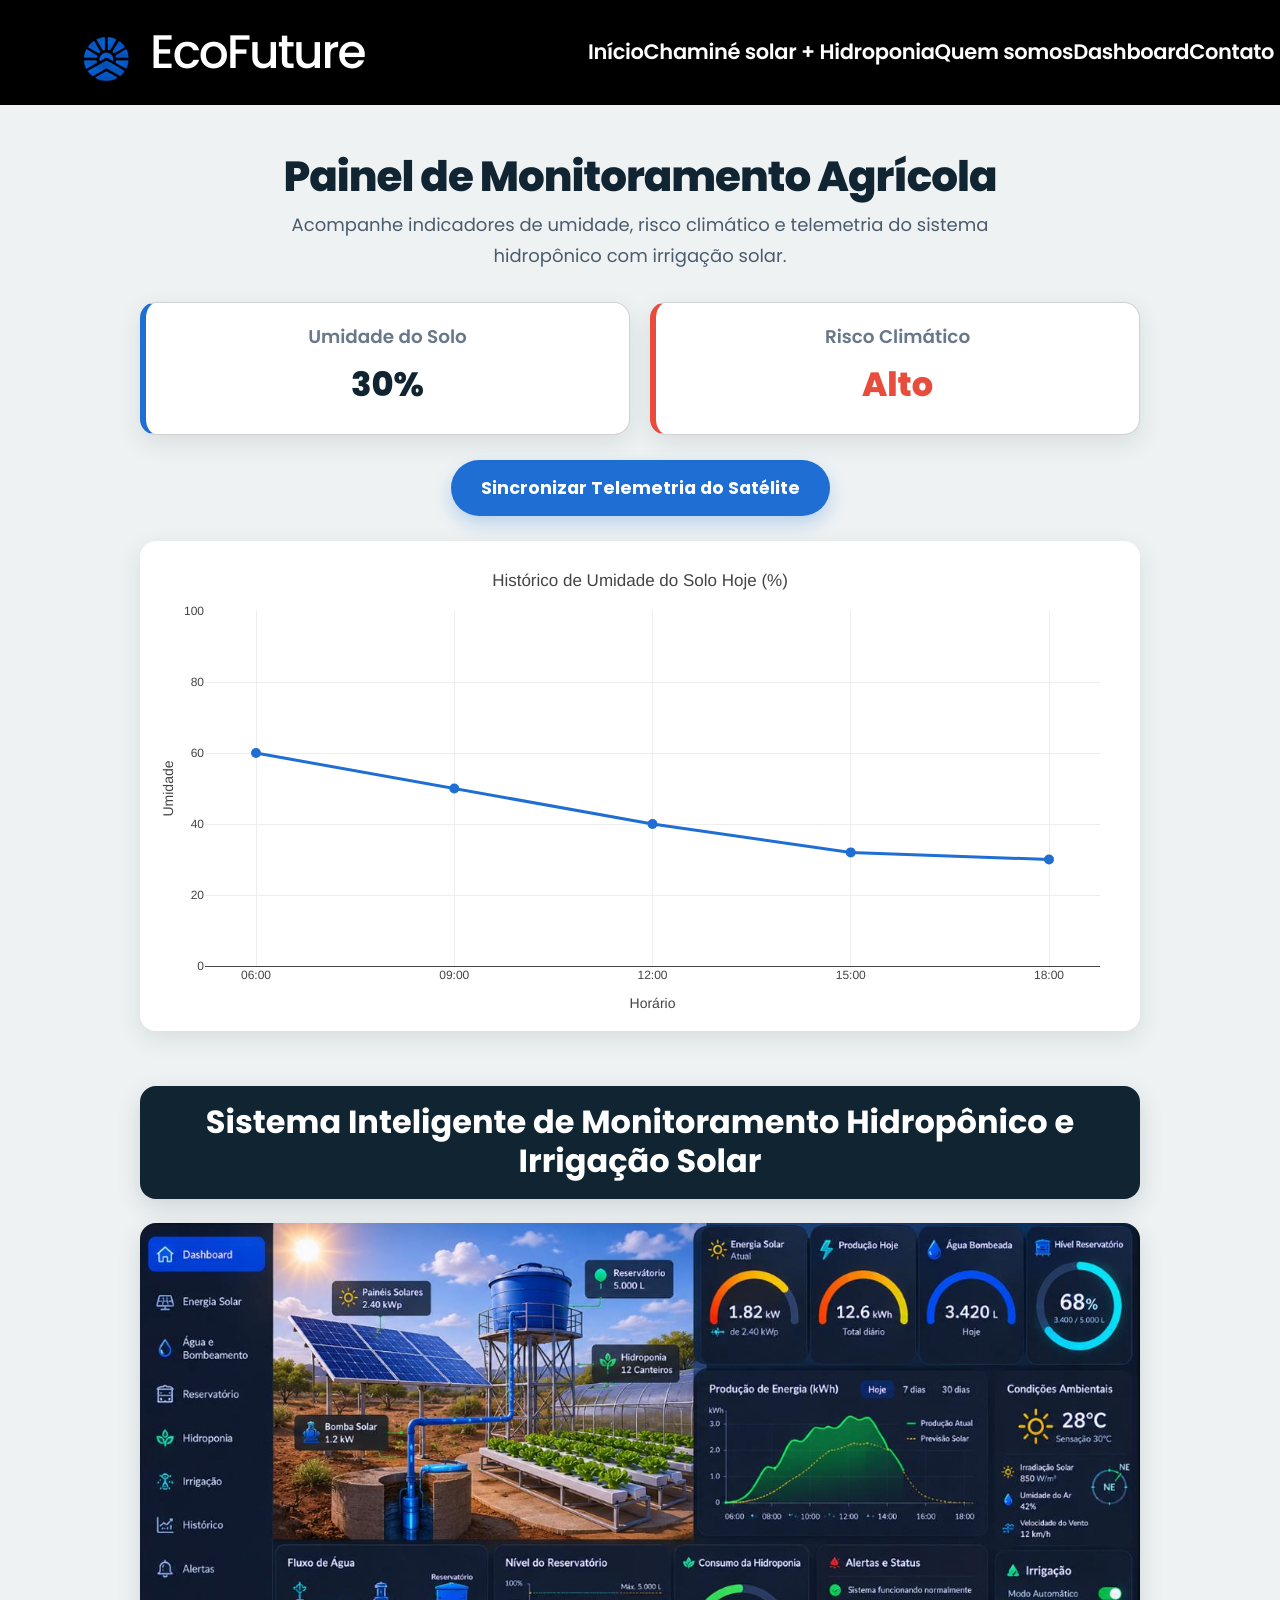
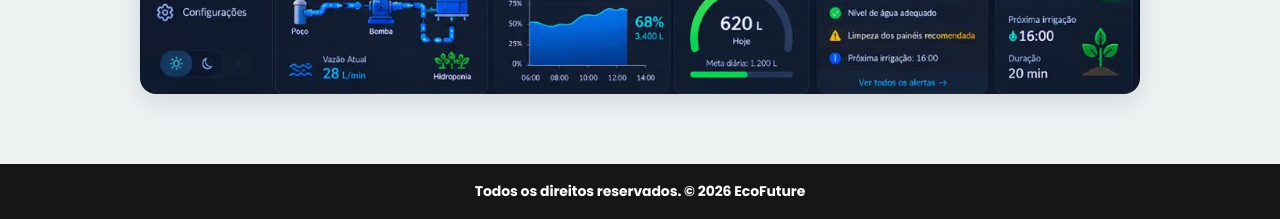
==== dashboard.html @ 1f54f526 "Add files via upload" ====
<!DOCTYPE html>
<html lang="pt-BR">
<head>
    <meta charset="UTF-8">
    <meta name="viewport" content="width=device-width, initial-scale=1.0">
    <title>Dashboard Agrotech - Global Solution</title>
    <!-- Bootstrap 5: usado principalmente para responsividade em celulares. -->
    <link href="https://cdn.jsdelivr.net/npm/bootstrap@5.3.3/dist/css/bootstrap.min.css" rel="stylesheet">


    <!-- Biblioteca Plotly, usada para montar o gráfico interativo do dashboard. -->
    <script src="https://cdn.plot.ly/plotly-2.27.0.min.js"></script>

    <!-- CSS comum usado em todas as páginas. Controla cabeçalho, rodapé, fonte e estilos globais. -->
    <link rel="stylesheet" href="css/common.css">

    <!-- CSS específico do dashboard. Controla cards, gráfico, botão e imagem do painel. -->
    <link rel="stylesheet" href="css/dashcbord.css">
</head>
<body class="dashboard-page">
    <!-- Cabeçalho superior padronizado do site. -->
    <header class="site-header">
        <!-- Logo clicável. Ao clicar, o usuário volta para a página inicial. -->
        <a href="index.html" class="site-logo">
            <img src="img/logo-ecofuture.png" alt="Logo EcoFuture">
            <span>EcoFuture</span>
        </a>

        <!-- Menu de navegação. Cada link leva para uma página ou seção do site. -->
        <nav class="site-nav">
            <a href="index.html">Início</a>
            <a href="hidroponia.html">Chaminé solar + Hidroponia</a>
            <a href="quem-somos.html">Quem somos</a>
            <a href="dashbord.html">Dashboard</a>
            <a href="index.html#contato-1">Contato</a>
        </nav>
    </header>

    <!-- Conteúdo principal do dashboard. -->
    <main class="dashboard-main">
        <section class="dashboard-hero">
            <h1>Painel de Monitoramento Agrícola</h1>
            <p>
                Acompanhe indicadores de umidade, risco climático e telemetria do sistema hidropônico com irrigação solar.
            </p>
        </section>

        <section class="dashboard-container">
            <!-- Cards com os principais indicadores do painel. -->
            <div class="cards-container">
                <div class="card">
                    <h3>Umidade do Solo</h3>
                    <p>30%</p>
                </div>

                <div class="card perigo">
                    <h3>Risco Climático</h3>
                    <p style="color:#e74c3c;">Alto</p>
                </div>
            </div>

            <!-- Botão que chama a função JavaScript sincronizarTelemetria(). -->
            <div class="action-container">
                <button class="btn-acao" onclick="sincronizarTelemetria()">
                    Sincronizar Telemetria do Satélite
                </button>
            </div>

            <!-- Área onde o Plotly renderiza o gráfico de umidade. -->
            <div class="chart-container">
                <div id="grafico-monitoramento"></div>
            </div>
        </section>

        <h2 class="titulo-sistema">
            Sistema Inteligente de Monitoramento Hidropônico e Irrigação Solar
        </h2>

        <!-- Imagem ilustrativa do painel. -->
        <div class="dashbord">
            <img src="img/exemplo-dashbord.jpeg" alt="Exemplo de dashboard">
        </div>
    </main>

    <!-- Rodapé padrão com direitos reservados. -->
    <footer class="site-footer">
        <p>Todos os direitos reservados. © 2026 EcoFuture</p>
    </footer>

    <script>
        // Esta função é chamada quando o botão de telemetria é clicado.
        function sincronizarTelemetria() {
            alert("Irrigação Solar Ativada com Sucesso!");
        }

        // Dados do gráfico de umidade do solo ao longo do dia.
        var traceUmidade = {
            x: ['06:00', '09:00', '12:00', '15:00', '18:00'],
            y: [60, 50, 40, 32, 30],
            type: 'scatter',
            mode: 'lines+markers',
            name: 'Umidade',
            line: { color: '#1f6ed4', width: 3 },
            marker: { size: 10 }
        };

        // Configurações visuais do gráfico.
        var layoutGrafico = {
            title: 'Histórico de Umidade do Solo Hoje (%)',
            xaxis: { title: 'Horário' },
            yaxis: { title: 'Umidade', range: [0, 100] },
            paper_bgcolor: '#ffffff',
            plot_bgcolor: '#ffffff',
            margin: { t: 50, l: 45, r: 20, b: 45 }
        };

        // Renderiza o gráfico dentro da div com id="grafico-monitoramento".
        Plotly.newPlot('grafico-monitoramento', [traceUmidade], layoutGrafico, { responsive: true });
    </script>

    <!-- JavaScript do Bootstrap. -->
    <script src="https://cdn.jsdelivr.net/npm/bootstrap@5.3.3/dist/js/bootstrap.bundle.min.js"></script>
</body>
</html>
---- css/common.css ----
/* Importa a fonte Poppins do Google Fonts. Essa fonte deixa o site com aparência mais moderna. */
@import url('https://fonts.googleapis.com/css2?family=Poppins:wght@400;500;600;700;800&display=swap');

/* Variáveis de cor. Se quiser trocar as cores principais do site, altere estes valores. */
:root{
    --eco-black:#000000;
    --eco-blue:#1f6ed4;
    --eco-text:#1f2933;
}

/* Configuração geral para todos os elementos. O box-sizing facilita controlar largura e altura. */
*{
    box-sizing:border-box;
    font-family:'Poppins', Arial, Helvetica, sans-serif;
}

/* Ativa rolagem suave quando um link leva para uma seção da própria página. */
html{
    scroll-behavior:smooth;
}

/* Estilo base do corpo do site. Remove margens padrão e define fundo branco. */
body{
    margin:0;
    color:var(--eco-text);
    background:#ffffff;
    -webkit-font-smoothing:antialiased;
    text-rendering:geometricPrecision;
}

/* Cabeçalho padrão EcoFuture.
   Controla a barra preta do topo, o tamanho dela, o alinhamento da logo e o menu. */
.site-header{
    width:100%;
    height:105px;
    background:var(--eco-black);
    display:grid;
    grid-template-columns:470px 1fr;
    align-items:center;
    gap:48px;
    padding:0 70px;
    position:relative;
    z-index:1000;
}

/* Área da logo. Usa flex para deixar imagem e texto lado a lado. */
.site-logo{
    display:flex;
    align-items:center;
    gap:14px;
    text-decoration:none;
    color:#ffffff;
    flex-shrink:0;
}

/* Tamanho da imagem da logo no cabeçalho. */
.site-logo img{
    width:66px;
    height:66px;
    object-fit:contain;
    display:block;
}

/* Estilo do texto EcoFuture ao lado da logo. */
.site-logo span{
    color:#ffffff;
    font-size:47px;
    line-height:1;
    font-weight:500;
    letter-spacing:-2px;
}

/* Menu superior. Distribui os links na horizontal e espaça os itens. */
.site-nav{
    display:flex;
    align-items:center;
    justify-content:space-between;
    width:100%;
    background:transparent;
    padding:0;
    margin:0;
}

/* Estilo dos links do menu. Remove sublinhado padrão e deixa o texto branco. */
.site-nav a{
    color:#ffffff;
    text-decoration:none;
    font-size:21px;
    line-height:1;
    font-weight:600;
    letter-spacing:-0.35px;
    white-space:nowrap;
    padding:0;
    position:relative;
}

/* Linha azul que aparece embaixo do botão quando o mouse passa por cima.
   Começa invisível com scaleX(0). */
.site-nav a::after{
    content:"";
    position:absolute;
    left:0;
    bottom:-12px;
    width:100%;
    height:3px;
    background:var(--eco-blue);
    border-radius:999px;
    transform:scaleX(0);
    transform-origin:center;
    transition:transform 0.25s ease;
}

/* Mantém o texto branco ao passar o mouse ou selecionar com teclado. */
.site-nav a:hover,
.site-nav a:focus{
    color:#ffffff;
}

/* Faz a linha azul aparecer no hover e no foco. */
.site-nav a:hover::after,
.site-nav a:focus::after{
    transform:scaleX(1);
}

/* Hero interno usado nas páginas secundárias.
   Controla o bloco de título e descrição usado em pagina2.html. */
.page-hero{
    width:100%;
    background:#ffffff;
    padding:72px 24px 56px;
    text-align:center;
    border-bottom:1px solid rgba(17,24,39,0.08);
}

/* Título principal do hero interno. */
.page-hero h1{
    margin:0 0 16px;
    color:#102432;
    font-size:42px;
    line-height:1.15;
    font-weight:800;
    letter-spacing:-1px;
}

/* Parágrafo do hero interno. */
.page-hero p{
    max-width:940px;
    margin:0 auto;
    color:#425466;
    font-size:18px;
    line-height:1.7;
}

/* Rodapé padrão EcoFuture.
   Controla a faixa escura no final de todas as páginas. */
.site-footer{
    width:100%;
    background:#151717;
    color:#ffffff;
    text-align:center;
    padding:17px 20px;
    font-size:14px;
    font-weight:700;
    letter-spacing:-0.1px;
    flex-shrink:0;
}

.site-footer p{
    margin:0;
}

/* Responsividade para telas médias. Ajusta o cabeçalho para quebrar melhor em telas menores. */
@media(max-width: 1180px){
    .site-header{
        height:auto;
        min-height:131px;
        grid-template-columns:1fr;
        justify-items:center;
        gap:24px;
        padding:26px 28px;
    }

    /* Menu superior. Distribui os links na horizontal e espaça os itens. */
.site-nav{
        max-width:900px;
        gap:24px;
        justify-content:center;
        flex-wrap:wrap;
    }

    /* Estilo dos links do menu. Remove sublinhado padrão e deixa o texto branco. */
.site-nav a{
        font-size:18px;
    }

    /* Estilo do texto EcoFuture ao lado da logo. */
.site-logo span{
        font-size:40px;
    }

    /* Tamanho da imagem da logo no cabeçalho. */
.site-logo img{
        width:58px;
        height:58px;
    }
}

/* Responsividade para celulares. Reduz fontes, logo e espaçamentos. */
@media(max-width: 640px){
    .site-header{
        padding:22px 16px;
    }

    /* Menu superior. Distribui os links na horizontal e espaça os itens. */
.site-nav{
        gap:14px 20px;
    }

    /* Estilo dos links do menu. Remove sublinhado padrão e deixa o texto branco. */
.site-nav a{
        font-size:15px;
    }

    /* Estilo do texto EcoFuture ao lado da logo. */
.site-logo span{
        font-size:31px;
    }

    /* Tamanho da imagem da logo no cabeçalho. */
.site-logo img{
        width:48px;
        height:48px;
    }

    .page-hero{
        padding:48px 18px 40px;
    }

    /* Título principal do hero interno. */
.page-hero h1{
        font-size:30px;
    }

    /* Parágrafo do hero interno. */
.page-hero p{
        font-size:16px;
    }
}


/* Ajustes extras para o cabeçalho ficar confortável no celular. */
@media(max-width: 480px){
    .site-header{
        padding:18px 12px;
    }

    .site-logo span{
        font-size:28px;
    }

    .site-logo img{
        width:44px;
        height:44px;
    }

    .site-nav{
        width:100%;
        gap:10px;
    }

    .site-nav a{
        font-size:14px;
        padding:8px 10px;
        border:1px solid rgba(255,255,255,0.14);
        border-radius:999px;
    }

    .site-nav a::after{
        display:none;
    }
}
---- css/dashcbord.css ----
/* CSS específico do dashboard.
   Este arquivo controla apenas o painel de monitoramento, os cards, o gráfico e a imagem do dashboard. */

/* Deixa o body do dashboard sem padding para o cabeçalho e o rodapé ocuparem 100% da largura da tela. */
body.dashboard-page{
    margin:0;
    padding:0;
    min-height:100vh;
    display:flex;
    flex-direction:column;
    background:#eef2f3;
    color:#24313f;
}

/* Área principal do dashboard. O flex:1 empurra o rodapé para baixo quando houver pouco conteúdo. */
.dashboard-main{
    flex:1;
    width:100%;
    padding:48px 20px 70px;
    background:#eef2f3;
}

/* Bloco inicial com título e descrição do painel. */
.dashboard-hero{
    max-width:1000px;
    margin:0 auto 30px;
    text-align:center;
}

.dashboard-hero h1{
    margin:0 0 10px;
    color:#102432;
    font-size:42px;
    line-height:1.15;
    font-weight:800;
    letter-spacing:-1px;
}

.dashboard-hero p{
    margin:0 auto;
    max-width:760px;
    color:#4b5c6d;
    font-size:18px;
    line-height:1.7;
}

/* Container principal para alinhar os cards, botão e gráfico no centro. */
.dashboard-container{
    display:flex;
    flex-direction:column;
    gap:25px;
    max-width:1000px;
    margin:0 auto;
}

/* Container dos cards de indicadores. */
.cards-container{
    display:flex;
    gap:20px;
    justify-content:space-between;
    flex-wrap:wrap;
}

/* Estilo individual dos cards. */
.card{
    background:#ffffff;
    border-radius:16px;
    box-shadow:0 8px 24px rgba(16,36,50,0.10);
    padding:24px 22px;
    text-align:center;
    flex:1;
    min-width:250px;
    border-left:6px solid #1f6ed4;
}

/* Card de alerta, usado para risco climático. */
.card.perigo{
    border-left-color:#e74c3c;
}

.card h3{
    margin:0 0 10px;
    font-size:1.15rem;
    color:#687789;
    font-weight:600;
}

.card p{
    margin:0;
    font-size:2.1rem;
    font-weight:800;
    color:#102432;
}

/* Centraliza o botão de ação. */
.action-container{
    text-align:center;
}

/* Botão usado para ativar a função JavaScript de telemetria. */
.btn-acao{
    background:#1f6ed4;
    color:#ffffff;
    border:none;
    padding:15px 30px;
    font-size:1.1rem;
    border-radius:999px;
    cursor:pointer;
    font-weight:700;
    box-shadow:0 8px 18px rgba(31,110,212,0.24);
    transition:background-color 0.3s ease, transform 0.15s ease, box-shadow 0.3s ease;
}

.btn-acao:hover{
    background:#1657aa;
    box-shadow:0 10px 22px rgba(31,110,212,0.30);
}

.btn-acao:active{
    transform:scale(0.98);
}

/* Caixa branca que recebe o gráfico do Plotly. */
.chart-container{
    background:#ffffff;
    border-radius:16px;
    box-shadow:0 8px 24px rgba(16,36,50,0.10);
    padding:20px;
}

/* Título acima da imagem explicativa do dashboard. */
.titulo-sistema{
    font-size:32px;
    font-weight:700;
    color:#ffffff;
    text-align:center;
    background:#102432;
    padding:18px 26px;
    border-radius:16px;
    box-shadow:0 8px 24px rgba(16,36,50,0.14);
    width:fit-content;
    max-width:1000px;
    margin:55px auto 24px;
}

/* Centraliza a imagem do exemplo de dashboard. */
.dashbord{
    max-width:1000px;
    margin:0 auto;
    padding:0;
    text-align:center;
}

.dashbord img{
    max-width:100%;
    height:auto;
    display:block;
    margin:0 auto;
    border-radius:16px;
    box-shadow:0 8px 24px rgba(16,36,50,0.12);
}

/* Ajustes para tablets e celulares. */
@media(max-width:760px){
    .dashboard-main{
        padding:34px 16px 52px;
    }

    .dashboard-hero h1{
        font-size:32px;
    }

    .dashboard-hero p{
        font-size:16px;
    }

    .titulo-sistema{
        font-size:24px;
        width:100%;
    }
}
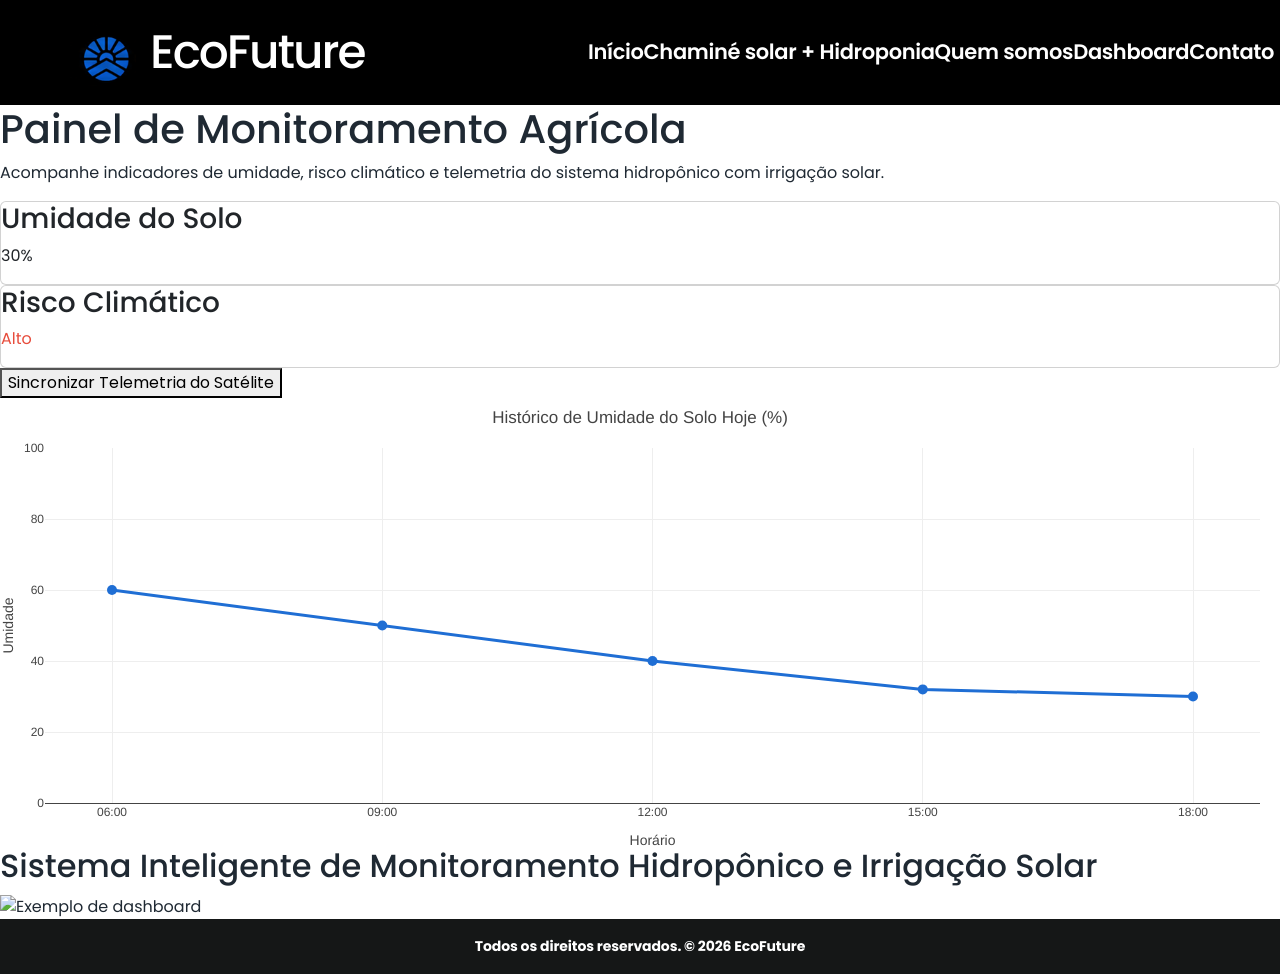
==== commit 89066927: "Update dashboard.html Correção de typos em dashboard" ====
--- a/dashboard.html
+++ b/dashboard.html
@@ -15,7 +15,7 @@
     <link rel="stylesheet" href="css/common.css">
 
     <!-- CSS específico do dashboard. Controla cards, gráfico, botão e imagem do painel. -->
-    <link rel="stylesheet" href="css/dashcbord.css">
+    <link rel="stylesheet" href="css/dashboard.css">
 </head>
 <body class="dashboard-page">
     <!-- Cabeçalho superior padronizado do site. -->
@@ -31,7 +31,7 @@
             <a href="index.html">Início</a>
             <a href="hidroponia.html">Chaminé solar + Hidroponia</a>
             <a href="quem-somos.html">Quem somos</a>
-            <a href="dashbord.html">Dashboard</a>
+            <a href="dashboard.html">Dashboard</a>
             <a href="index.html#contato-1">Contato</a>
         </nav>
     </header>
@@ -78,7 +78,7 @@
 
         <!-- Imagem ilustrativa do painel. -->
         <div class="dashbord">
-            <img src="img/exemplo-dashbord.jpeg" alt="Exemplo de dashboard">
+            <img src="img/exemplo-dashboard.jpeg" alt="Exemplo de dashboard">
         </div>
     </main>
 
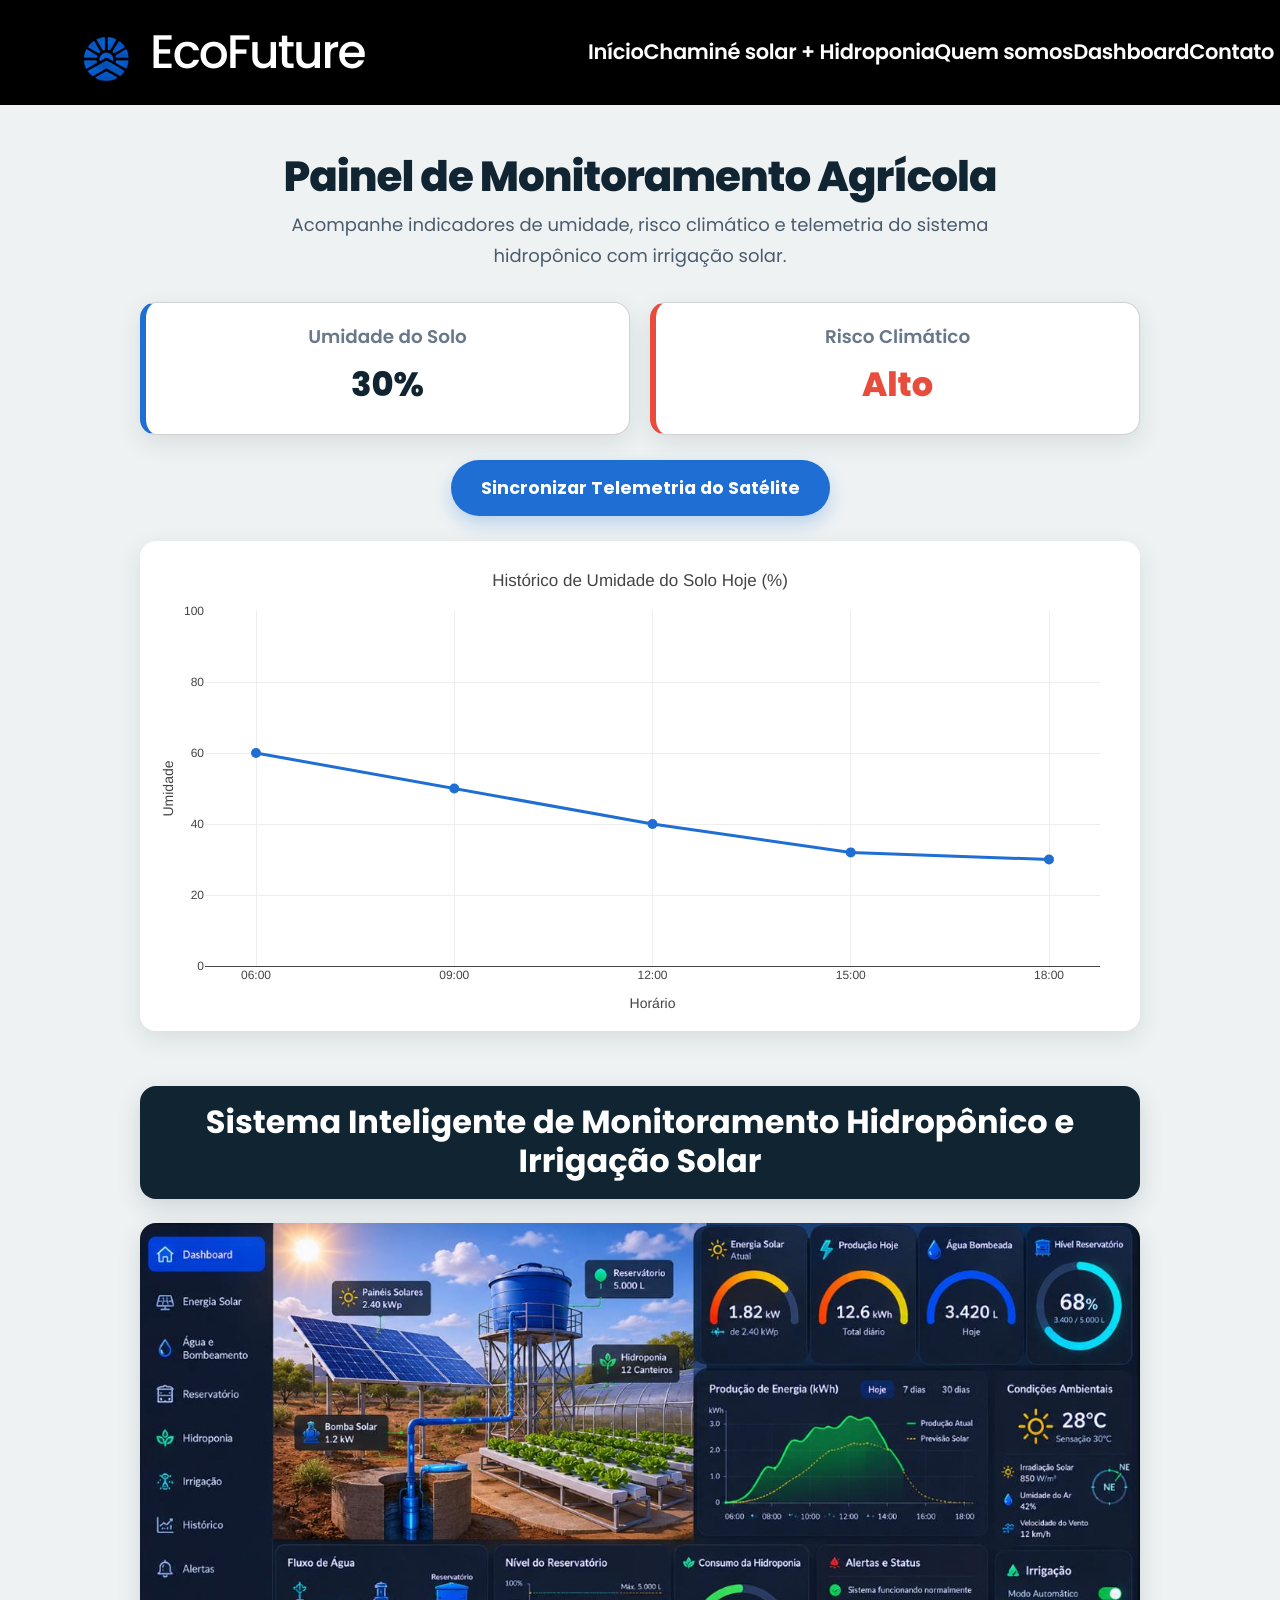
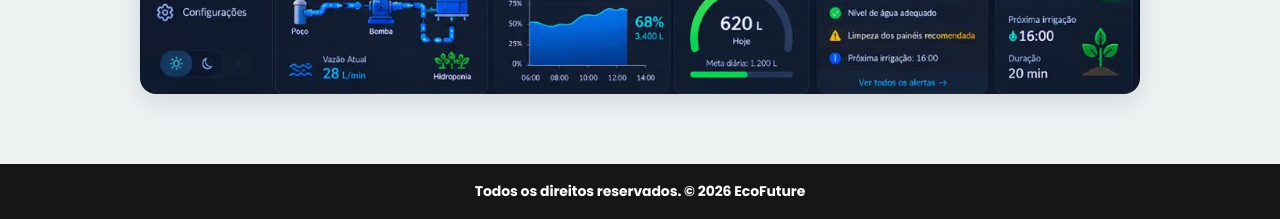
==== commit 6f935dae: "Update dashboard.html Outros reparos de typo (dashboard)" ====
--- a/dashboard.html
+++ b/dashboard.html
@@ -77,7 +77,7 @@
         </h2>
 
         <!-- Imagem ilustrativa do painel. -->
-        <div class="dashbord">
+        <div class="dashboard">
             <img src="img/exemplo-dashboard.jpeg" alt="Exemplo de dashboard">
         </div>
     </main>
--- a/css/dashboard.css
+++ b/css/dashboard.css
@@ -0,0 +1,181 @@
+/* CSS específico do dashboard.
+   Este arquivo controla apenas o painel de monitoramento, os cards, o gráfico e a imagem do dashboard. */
+
+/* Deixa o body do dashboard sem padding para o cabeçalho e o rodapé ocuparem 100% da largura da tela. */
+body.dashboard-page{
+    margin:0;
+    padding:0;
+    min-height:100vh;
+    display:flex;
+    flex-direction:column;
+    background:#eef2f3;
+    color:#24313f;
+}
+
+/* Área principal do dashboard. O flex:1 empurra o rodapé para baixo quando houver pouco conteúdo. */
+.dashboard-main{
+    flex:1;
+    width:100%;
+    padding:48px 20px 70px;
+    background:#eef2f3;
+}
+
+/* Bloco inicial com título e descrição do painel. */
+.dashboard-hero{
+    max-width:1000px;
+    margin:0 auto 30px;
+    text-align:center;
+}
+
+.dashboard-hero h1{
+    margin:0 0 10px;
+    color:#102432;
+    font-size:42px;
+    line-height:1.15;
+    font-weight:800;
+    letter-spacing:-1px;
+}
+
+.dashboard-hero p{
+    margin:0 auto;
+    max-width:760px;
+    color:#4b5c6d;
+    font-size:18px;
+    line-height:1.7;
+}
+
+/* Container principal para alinhar os cards, botão e gráfico no centro. */
+.dashboard-container{
+    display:flex;
+    flex-direction:column;
+    gap:25px;
+    max-width:1000px;
+    margin:0 auto;
+}
+
+/* Container dos cards de indicadores. */
+.cards-container{
+    display:flex;
+    gap:20px;
+    justify-content:space-between;
+    flex-wrap:wrap;
+}
+
+/* Estilo individual dos cards. */
+.card{
+    background:#ffffff;
+    border-radius:16px;
+    box-shadow:0 8px 24px rgba(16,36,50,0.10);
+    padding:24px 22px;
+    text-align:center;
+    flex:1;
+    min-width:250px;
+    border-left:6px solid #1f6ed4;
+}
+
+/* Card de alerta, usado para risco climático. */
+.card.perigo{
+    border-left-color:#e74c3c;
+}
+
+.card h3{
+    margin:0 0 10px;
+    font-size:1.15rem;
+    color:#687789;
+    font-weight:600;
+}
+
+.card p{
+    margin:0;
+    font-size:2.1rem;
+    font-weight:800;
+    color:#102432;
+}
+
+/* Centraliza o botão de ação. */
+.action-container{
+    text-align:center;
+}
+
+/* Botão usado para ativar a função JavaScript de telemetria. */
+.btn-acao{
+    background:#1f6ed4;
+    color:#ffffff;
+    border:none;
+    padding:15px 30px;
+    font-size:1.1rem;
+    border-radius:999px;
+    cursor:pointer;
+    font-weight:700;
+    box-shadow:0 8px 18px rgba(31,110,212,0.24);
+    transition:background-color 0.3s ease, transform 0.15s ease, box-shadow 0.3s ease;
+}
+
+.btn-acao:hover{
+    background:#1657aa;
+    box-shadow:0 10px 22px rgba(31,110,212,0.30);
+}
+
+.btn-acao:active{
+    transform:scale(0.98);
+}
+
+/* Caixa branca que recebe o gráfico do Plotly. */
+.chart-container{
+    background:#ffffff;
+    border-radius:16px;
+    box-shadow:0 8px 24px rgba(16,36,50,0.10);
+    padding:20px;
+}
+
+/* Título acima da imagem explicativa do dashboard. */
+.titulo-sistema{
+    font-size:32px;
+    font-weight:700;
+    color:#ffffff;
+    text-align:center;
+    background:#102432;
+    padding:18px 26px;
+    border-radius:16px;
+    box-shadow:0 8px 24px rgba(16,36,50,0.14);
+    width:fit-content;
+    max-width:1000px;
+    margin:55px auto 24px;
+}
+
+/* Centraliza a imagem do exemplo de dashboard. */
+.dashboard{
+    max-width:1000px;
+    margin:0 auto;
+    padding:0;
+    text-align:center;
+}
+
+.dashboard img{
+    max-width:100%;
+    height:auto;
+    display:block;
+    margin:0 auto;
+    border-radius:16px;
+    box-shadow:0 8px 24px rgba(16,36,50,0.12);
+}
+
+/* Ajustes para tablets e celulares. */
+@media(max-width:760px){
+    .dashboard-main{
+        padding:34px 16px 52px;
+    }
+
+    .dashboard-hero h1{
+        font-size:32px;
+    }
+
+    .dashboard-hero p{
+        font-size:16px;
+    }
+
+    .titulo-sistema{
+        font-size:24px;
+        width:100%;
+    }
+}
